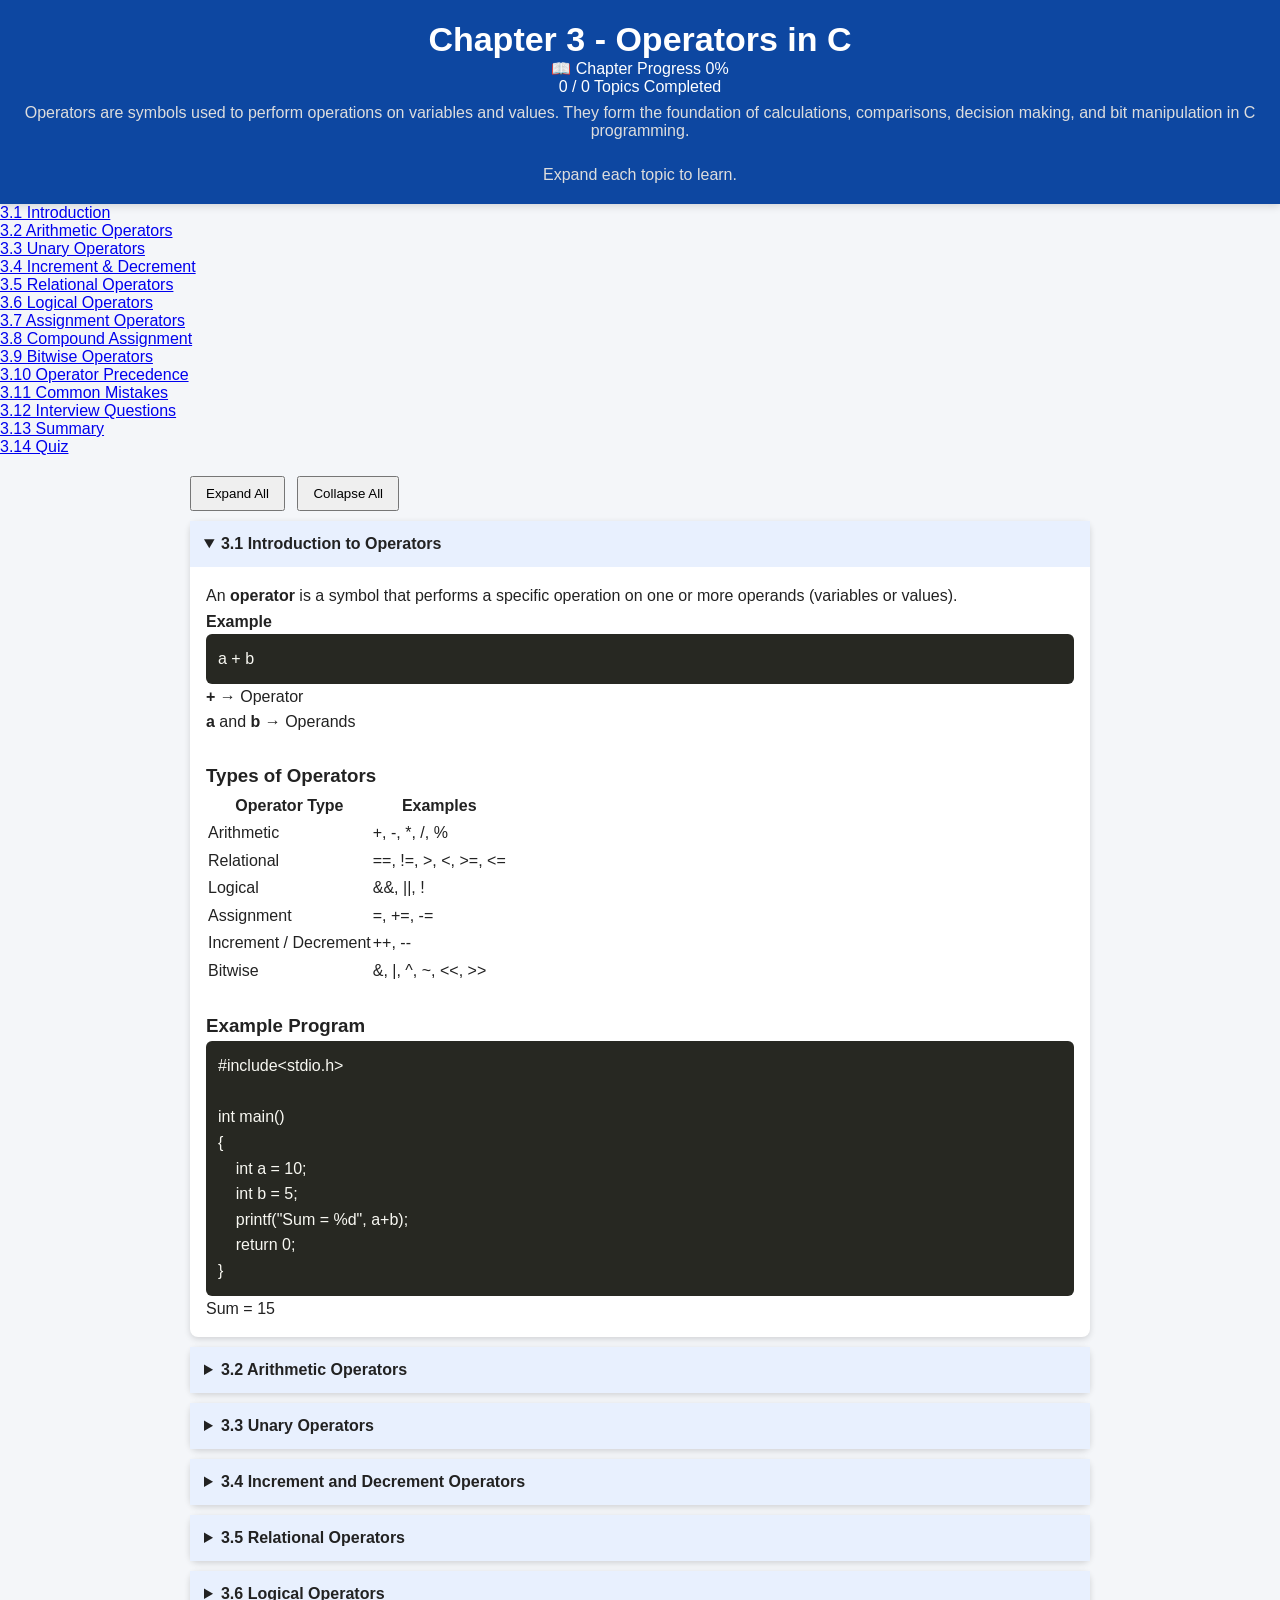
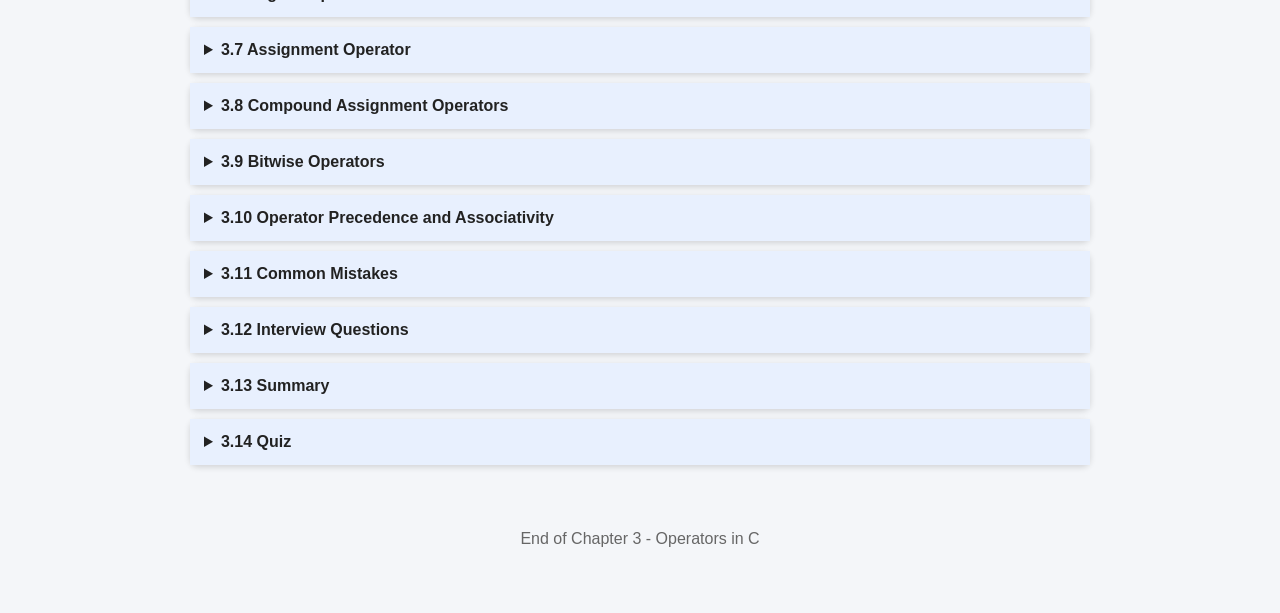
==== chapter3.html @ 9056eb14 "Add files via upload" ====
<!DOCTYPE html>
<html lang="en">
<head>
<meta charset="UTF-8">
<meta name="viewport" content="width=device-width, initial-scale=1.0">

<title>Chapter 3 - Operators in C</title>

<link rel="stylesheet" href="styles.css">
<link rel="stylesheet" href="contentStyles.css">

</head>

<body>

<header>

<h1>Chapter 3 - Operators in C</h1>
    <!-- Chapter Progress -->
<div class="progress-card">

    <div class="progress-header">
        <span class="progress-title">📖 Chapter Progress</span>
        <span id="progressText">0%</span>
    </div>

    <div class="progress-bar">
        <div class="progress-fill" id="progressFill"></div>
    </div>

    <div class="progress-info">
        <span id="completedTopics">0</span> /
        <span id="totalTopics">0</span> Topics Completed
    </div>

</div>
<p class="chapter-desc">
Operators are symbols used to perform operations on variables and values.
They form the foundation of calculations, comparisons, decision making,
and bit manipulation in C programming.
</p><br>
<p>Expand each topic to learn.</p></header>

</header>

<nav class="chapter-nav">

<ul>

<li><a href="#intro">3.1 Introduction</a></li>

<li><a href="#arithmetic">3.2 Arithmetic Operators</a></li>

<li><a href="#unary">3.3 Unary Operators</a></li>

<li><a href="#increment">3.4 Increment & Decrement</a></li>

<li><a href="#relational">3.5 Relational Operators</a></li>

<li><a href="#logical">3.6 Logical Operators</a></li>

<li><a href="#assignment">3.7 Assignment Operators</a></li>

<li><a href="#compound">3.8 Compound Assignment</a></li>

<li><a href="#bitwise">3.9 Bitwise Operators</a></li>

<li><a href="#precedence">3.10 Operator Precedence</a></li>

<li><a href="#mistakes">3.11 Common Mistakes</a></li>

<li><a href="#interview">3.12 Interview Questions</a></li>

<li><a href="#summary">3.13 Summary</a></li>

<li><a href="#quiz">3.14 Quiz</a></li>

</ul>

</nav>

<main>
<div class="controls">
<button onclick="setAll(true)">Expand All</button>
<button onclick="setAll(false)">Collapse All</button>
</div>
<!-- ===================================================== -->

<section id="intro" class="content-section">

<details open><summary>3.1 Introduction to Operators</summary><div class="content">
<p>An <strong>operator</strong> is a symbol that performs a specific operation
on one or more operands (variables or values).</p>

<div class="note"><strong>Example</strong>
<pre><code>a + b
</code></pre>

<p>
<b>+</b> → Operator<br>
<b>a</b> and <b>b</b> → Operands</p><br>

</div><h3>Types of Operators</h3>

<table>
<tr><th>Operator Type</th><th>Examples</th></tr>
<tr><td>Arithmetic</td><td>+, -, *, /, %</td></tr>
<tr><td>Relational</td><td>==, !=, >, <, >=, <=</td></tr>
<tr><td>Logical</td><td>&&, ||, !</td></tr>
<tr><td>Assignment</td><td>=, +=, -=</td></tr>
<tr><td>Increment / Decrement</td><td>++, --</td></tr>
<tr><td>Bitwise</td><td>&, |, ^, ~, <<, >></td></tr>
</table><br>

<h3>Example Program</h3>

<pre><code class="language-c">#include&lt;stdio.h&gt;

int main()
{
    int a = 10;
    int b = 5;
    printf("Sum = %d", a+b);
    return 0;
}
</code></pre>

<div class="output">Sum = 15</div>
</details></section>

<!-- ===================================================== -->

<section id="arithmetic" class="content-section">
<details><summary>3.2 Arithmetic Operators</summary><div class="content">

<p>Arithmetic operators are used to perform mathematical calculations.</p>

<table>
<tr><th>Operator</th><th>Description</th><th>Example</th></tr>
<tr><td>+</td><td>Addition</td><td>a+b</td></tr>
<tr><td>-</td><td>Subtraction</td><td>a-b</td></tr>
<tr><td>*</td><td>Multiplication</td><td>a*b</td></tr>
<tr><td>/</td><td>Division</td><td>a/b</td></tr>
<tr><td>%</td><td>Modulus</td><td>a%b</td></tr>
</table>

<h3>Addition</h3>

<pre><code class="language-c">int a=10;
int b=5;
printf("%d",a+b);
</code></pre>

<div class="output">
15</div><br>

<h3>Subtraction</h3>

<pre><code class="language-c">printf("%d",a-b);
</code></pre>

<div class="output">
5</div><br>

<h3>Multiplication</h3>

<pre><code class="language-c">printf("%d",a*b);
</code></pre>

<div class="output">
50</div>

<h3>Division</h3>

<pre><code class="language-c">printf("%d",a/b);
</code></pre>

<div class="output">2</div>

<div class="important">
<h4>Important</h4>
<p>When both operands are integers, the fractional part is discarded.</p>
</div>

<pre><code class="language-c">printf("%d",7/2);
</code></pre>

<div class="output">3</div>

<h3>Floating Point Division</h3>

<pre><code class="language-c">float a=7;
float b=2;
printf("%.2f",a/b);
</code></pre>

<div class="output">3.50</div>


<h3>Modulus Operator (%)</h3>

<p>Returns the remainder after division.</p>

<pre><code class="language-c">printf("%d",10%3);</code></pre>

<div class="output">1</div>

<table>
<tr><th>Expression</th><th>Result</th></tr>
<tr><td>10 % 2</td><td>0</td></tr>
<tr><td>9 % 2</td><td>1</td></tr>
<tr><td>15 % 4</td><td>3</td></tr>
</table>

<div class="tip">

<strong>Real Life Applications</strong>
<ul>
<li>Check Even / Odd</li>
<li>Reverse Numbers</li>
<li>Palindrome Programs</li>
<li>Number Pattern Problems</li>
</ul></div>

</details></section>

<!-- ===================================================== -->

<section id="unary" class="content-section">

<details><summary>3.3 Unary Operators</summary><div class="content">

<p>Unary operators work on only one operand.</p>

<table>
<tr><th>Operator</th><th>Description</th></tr>
<tr><td>+</td><td>Unary Plus</td></tr>
<tr><td>-</td><td>Unary Minus</td></tr>
<tr><td>++</td><td>Increment</td></tr>
<tr><td>--</td><td>Decrement</td></tr>
<tr><td>!</td><td>Logical NOT</td></tr>
<tr><td>~</td><td>Bitwise Complement</td></tr>
<tr><td>sizeof</td><td>Returns memory occupied</td></tr>
</table>

<h3>Unary Minus Example</h3>

<pre><code class="language-c">int a=5;
printf("%d",-a);
</code></pre>

<div class="output">-5</div>

<h3>sizeof Operator</h3>

<pre><code class="language-c">int a;
printf("%d",sizeof(a));
</code></pre>

<div class="output">4</div>

<div class="note">The sizeof operator returns the memory occupied by a variable or data type.
</div>

</details></section>

<section id="increment" class="content-section">

<details><summary>3.4 Increment and Decrement Operators</summary><div class="content">

<p>Increment (<strong>++</strong>) and decrement (<strong>--</strong>) operators
increase or decrease a variable by one.</p>

<h3>Increment Operator (++ )</h3>

<table><tr><th>Type</th><th>Description</th></tr>
<tr><td>Pre Increment (++a)</td><td>Increment first, then use the value.</td></tr>
<tr><td>Post Increment (a++)</td><td>Use the value first, then increment.</td></tr>
</table>

<h3>Pre Increment Example</h3>

<pre><code class="language-c">int a = 5;
printf("%d", ++a);</code></pre>

<div class="output">6</div>

<div class="note">The value of <strong>a</strong> becomes 6 before it is printed.</div>

<h3>Post Increment Example</h3>

<pre><code class="language-c">int a = 5;
printf("%d", a++);
</code></pre>

<div class="output">5</div>

<div class="note">
The value is printed first. After execution, <strong>a = 6</strong>.
</div>

<h3>Decrement Operator (--)</h3>

<table>
<tr><th>Type</th><th>Description</th></tr>
<tr><td>Pre Decrement (--a)</td><td>Decrease first, then use.</td></tr>
<tr><td>Post Decrement (a--)</td><td>Use first, then decrease.</td></tr>
</table>

<div class="important">

<h4>Remember</h4>
<p>
Pre operators modify the variable before use.
Post operators use the current value first.
</p>
</div>
</details></section>

<!-- ===================================================== -->

<section id="relational" class="content-section">

<details><summary>3.5 Relational Operators</summary><div class="content">

<p>Relational operators compare two values and always return either
<strong>1 (True)</strong> or <strong>0 (False)</strong>.</p>

<table>
<tr><th>Operator</th><th>Description</th></tr>
<tr><td>></td><td>Greater Than</td></tr>
<tr><td><</td><td>Less Than</td></tr>
<tr><td>>=</td><td>Greater Than or Equal</td></tr>
<tr><td><=</td><td>Less Than or Equal</td></tr>
<tr><td>==</td><td>Equal To</td></tr>
<tr><td>!=</td><td>Not Equal To</td></tr>
</table>

<h3>Example</h3>

<pre><code>int a = 5;
int b = 10;
printf("%d", a < b);
</code></pre>

<div class="output">1</div>

<h3>Another Example</h3>

<pre><code>printf("%d", 5 == 5);</code></pre>

<div class="output">1</div>

<pre><code>printf("%d", 5 != 5);</code></pre>
<div class="output">0</div>

<div class="tip">

Relational operators are mainly used in

<ul>
<li>if statements</li>
<li>switch statements</li>
<li>loops</li>
<li>conditional expressions</li>
</ul>
</div>

</details></section>

<section id="logical" class="content-section">

<details><summary>3.6 Logical Operators</summary><div class="content">

<p>Logical operators combine two or more conditions.</p>

<table>
<tr><th>Operator</th><th>Description</th></tr>
<tr><td>&&</td><td>Logical AND</td></tr>
<tr><td>||</td><td>Logical OR</td></tr>
<tr><td>!</td><td>Logical NOT</td></tr>
</table>

<h3>Logical AND (&&)</h3>

<pre><code>(5 > 2) && (10 > 4)</code></pre>

<div class="output">1</div>

<pre><code>(5 > 8) && (10 > 4)</code></pre>

<div class="output">0</div>

<h4>Truth Table</h4>

<table>
<tr><th>A</th><th>B</th><th>A && B</th></tr>
<tr><td>0</td><td>0</td><td>0</td></tr>
<tr><td>0</td><td>1</td><td>0</td></tr>
<tr><td>1</td><td>0</td><td>0</td></tr>
<tr><td>1</td><td>1</td><td>1</td></tr>
</table>

<h3>Logical OR (||)</h3>

<div class="tip">Only one condition needs to be true.</div>

<table>
<tr><th>A</th><th>B</th><th>A || B</th></tr>
<tr><td>0</td><td>0</td><td>0</td></tr>
<tr><td>0</td><td>1</td><td>1</td></tr>
<tr><td>1</td><td>0</td><td>1</td></tr>
<tr><td>1</td><td>1</td><td>1</td></tr>
</table>

<h3>Logical NOT (!)</h3>

<pre><code>!(5 > 3)</code></pre>

<div class="output">0</div>

</div></details></section>

<section id="assignment" class="content-section">

<details><summary>3.7 Assignment Operator</summary><div class="content">

<p>The assignment operator (<strong>=</strong>) assigns a value to a variable.</p>

<pre><code>int a;
a = 25;
</code></pre>

<div class="note">
The value on the right side is stored in the variable on the left side.
</div>

</div></details></section>


<section id="compound" class="content-section">

<details><summary>3.8 Compound Assignment Operators</summary><div class="content">

<p>Compound assignment operators perform an operation and assignment in a single statement.</p>

<table>
<tr><th>Operator</th><th>Equivalent To</th></tr>
<tr><td>+=</td><td>a = a + b</td></tr>
<tr><td>-=</td><td>a = a - b</td></tr>
<tr><td>*=</td><td>a = a * b</td></tr>
<tr><td>/=</td><td>a = a / b</td></tr>
<tr><td>%=</td><td>a = a % b</td></tr>
</table>

<h3>Example</h3>

<pre><code>int a = 10;
a += 5;
printf("%d", a);
</code></pre>

<div class="output">15</div>

<div class="important">

<h4>Equivalent Statement</h4>

<pre><code>a = a + 5;
</code></pre>

</div></details></section>

<section id="bitwise" class="content-section">

<details><summary>3.9 Bitwise Operators</summary><div class="content">

<p>
Bitwise operators perform operations on the binary representation of integers.
They are widely used in embedded systems, networking, and device programming.
</p>

<table>
<tr><th>Operator</th><th>Description</th></tr>
<tr><td>&amp;</td><td>Bitwise AND</td></tr>
<tr><td>|</td><td>Bitwise OR</td></tr>
<tr><td>^</td><td>Bitwise XOR</td></tr>
<tr><td>~</td><td>Bitwise Complement</td></tr>
<tr><td>&lt;&lt;</td><td>Left Shift</td></tr>
<tr><td>&gt;&gt;</td><td>Right Shift</td></tr>
</table>

<h3>Bitwise AND (&amp;)</h3>

<pre><code>5 = 0101
3 = 0011
-------------
    0001</code></pre>

<div class="output">1</div>

<h3>Bitwise OR (|)</h3>

<pre><code>5 = 0101
3 = 0011
-------------
    0111</code></pre>

<div class="output">7</div>

<h3>Bitwise XOR (^)</h3>

<pre><code>
5 = 0101
3 = 0011
-------------
    0110
</code></pre>

<div class="output">6</div>

<h3>Left Shift (&lt;&lt;)</h3>

<pre><code>5 << 1
0101
1010</code></pre>

<div class="output">10</div>

<hr>

<h3>Right Shift (&gt;&gt;)</h3>

<pre><code>8 >> 1
1000
0100</code></pre>

<div class="output">4</div>

<div class="tip">

<strong>Applications</strong>

<ul>
<li>Embedded Systems</li>
<li>Device Drivers</li>
<li>Networking</li>
<li>Encryption</li>
<li>Flags and Permissions</li>
</ul>

</div>

</div></details></section>

<!-- ===================================================== -->

<section id="precedence" class="content-section">

<details><summary>3.10 Operator Precedence and Associativity</summary><div class="content">

<p>Operator precedence determines which operation is performed first./p>

<h3>Example</h3>

<pre><code>2 + 3 * 4</code></pre>

<div class="output">14</div>

<div class="note">
Multiplication has higher precedence than addition.
</div>

<h3>Precedence (High → Low)</h3>

<table>
<tr><th>Level</th><th>Operators</th></tr>
<tr><td>1</td><td>()</td></tr>
<tr><td>2</td><td>Unary + - ++ -- ! sizeof</td></tr>
<tr><td>3</td><td>* / %</td></tr>
<tr><td>4</td><td>+ -</td></tr>
<tr><td>5</td><td>&lt;&lt; &gt;&gt;</td></tr>
<tr><td>6</td><td>&lt; &lt;= &gt; &gt;=</td></tr>
<tr><td>7</td><td>== !=</td></tr>
<tr><td>8</td><td>&amp;</td></tr>
<tr><td>9</td><td>^</td></tr>
<tr><td>10</td><td>|</td></tr>
<tr><td>11</td><td>&amp;&amp;</td></tr>
<tr><td>12</td><td>||</td></tr>
<tr><td>13</td><td>= += -= *= /= %=</td></tr>
</table>

<div class="important">
Assignment operators are evaluated from <strong>Right to Left</strong>.
</div>

<pre><code>a = b = c = 5;</code></pre>

</div></details></section>

<!-- ===================================================== -->

<section id="mistakes" class="content-section">

<details><summary>3.11 Common Mistakes</summary><div class="content">

<h3>1. Using = instead of ==</h3>

<pre><code>if(a = 5)</code></pre>

<div class="warning">
Incorrect
</div>

<pre><code>if(a == 5)</code></pre>

<div class="tip">
Correct

</div>

<h3>2. Integer Division</h3>

<pre><code>5 / 2</code></pre>

<div class="output">2</div>

<h3>3. Confusing Post Increment</h3>

<pre><code>a++</code></pre>

<div class="note">
Current value is used first, then incremented.
</div>

<h3>4. Using % with float values</h3>

<pre><code>5.5 % 2</code></pre>

<div class="warning">
Invalid in C
</div>

</div></details></section>

<!-- ===================================================== -->

<section id="interview" class="content-section">

<details><summary>3.12 Interview Questions</summary><div class="content">

<ol>
<li>What is an operator?</li>
<li>Difference between ++a and a++?</li>
<li>Difference between = and ==?</li>
<li>Difference between &amp; and &amp;&amp;?</li>
<li>What is operator precedence?</li>
<li>Explain bitwise operators.</li>
<li>Difference between Logical OR and Bitwise OR?</li>
<li>What is the output of 10 % 3?</li>
<li>What is the output of 7 / 2?</li>
<li>Can modulus operator be used with float values?</li>
</ol>

</div></details></section>

<!-- ===================================================== -->

<section id="summary" class="content-section">
<details><summary>3.13 Summary</summary><div class="content"></div>
<h2>3.13 Summary</h2>

<div class="summary">

<ul>
<li>Operators perform operations on operands.</li>
<li>Arithmetic operators perform mathematical calculations.</li>
<li>Relational operators compare values.</li>
<li>Logical operators combine conditions.</li>
<li>Assignment operators assign values.</li>
<li>Compound assignment operators simplify expressions.</li>
<li>Increment and decrement operators modify variables by one.</li>
<li>Bitwise operators work on binary data.</li>
<li>Operator precedence determines evaluation order.</li>
</ul>

</div>

</div></details></section>

<!-- ===================================================== -->

<section id="quiz" class="content-section">

<details><summary>3.14 Quiz</summary><div class="content">

<h3>Question 1</h3>

<p>What is the output?</p>

<pre><code>printf("%d",10%4);</code></pre>

<ul>
<li>A. 1</li>
<li>B. 2</li>
<li>C. 3</li>
<li>D. 4</li>
</ul>

<div class="output">Answer : B</div>

<h3>Question 2</h3>

<p>Which operator checks equality?</p>

<ul>
<li>A. =</li>
<li>B. ==</li>
<li>C. !=</li>
<li>D. >=</li>
</ul>

<div class="output">Answer : B</div>

<h3>Question 3</h3>

<p>What is the output?</p>

<pre><code>int a = 5;
printf("%d", ++a);
</code></pre>

<ul>
<li>A. 5</li>
<li>B. 6</li>
<li>C. 4</li>
<li>D. 7</li>
</ul>

<div class="output">
Answer : B
</div>

<h3>Question 4</h3>

<p>Which operator performs Logical AND?</p>

<ul>
<li>A. &amp;</li>
<li>B. &amp;&amp;</li>
<li>C. ||</li>
<li>D. !</li>
</ul>

<div class="output">Answer : B</div>

<h3>Question 5</h3>

<p>Which operator performs Bitwise OR?</p>

<ul>
<li>A. |</li>
<li>B. ||</li>
<li>C. &amp;</li>
<li>D. ^</li>
</ul>

<div class="output">Answer : A</div>

</div></details></section>

</main>

<footer>

<p>
End of Chapter 3 - Operators in C
</p>

</footer>

</body>

</html>
---- styles.css ----
*{
    margin:0;
    padding:0;
    box-sizing:border-box;
    font-family:Segoe UI, Arial, sans-serif;
}

body{
    background:#f5f7fb;
}

header{
    background:#0d47a1;
    color:white;
    padding:20px;
    text-align:center;
    box-shadow:0 2px 8px rgba(0,0,0,.2);
}

header h1{
    font-size:34px;
}

header p{
    margin-top:8px;
    color:#ddd;
}

.container{
    width:90%;
    margin:30px auto;
}

.grid{
    display:grid;
    grid-template-columns:repeat(auto-fit,minmax(300px,1fr));
    gap:20px;
}

.card{

    background:white;
    border-radius:12px;
    padding:20px;
    box-shadow:0 5px 15px rgba(0,0,0,.12);
    transition:.3s;
}

.card:hover{
    transform:translateY(-6px);
    box-shadow:0 10px 20px rgba(0,0,0,.2);
}

.chapter{
    font-size:24px;
    color:#0d47a1;
    font-weight:bold;
}

.title{
    margin-top:10px;
    font-size:20px;
}

.desc{
    margin-top:10px;
    color:#666;
    line-height:1.5;
    min-height:60px;
}

.button{
    display:inline-block;
    margin-top:20px;
    padding:10px 18px;
    background:#0d47a1;
    color:white;
    text-decoration:none;
    border-radius:6px;
}

.button:hover{
    background:#1565c0;
}

footer{
    text-align:center;
    padding:25px;
    color:#777;
    margin-top:40px;
}
:root{
    --bg:#f5f7fb;
    --card:#ffffff;
    --header:#0d47a1;
    --text:#222;
    --subtext:#666;
    --button:#0d47a1;
    --button-hover:#1565c0;
    --shadow:rgba(0,0,0,.15);
}

body.dark{
    --bg:#121212;
    --card:#1e1e1e;
    --header:#1b1b1b;
    --text:#ffffff;
    --subtext:#bdbdbd;
    --button:#4f8cff;
    --button-hover:#6ba3ff;
    --shadow:rgba(255,255,255,.08);
}

*{
    margin:0;
    padding:0;
    box-sizing:border-box;
    font-family:Segoe UI, Arial, sans-serif;
}

body{
    background:var(--bg);
    color:var(--text);
    transition:.4s;
}

header{
    background:var(--header);
    color:white;
    padding:20px;
    box-shadow:0 2px 8px var(--shadow);
}

.container{
    width:90%;
    margin:30px auto;
}

.grid{
    display:grid;
    grid-template-columns:repeat(auto-fit,minmax(300px,1fr));
    gap:20px;
}

.card{
    background:var(--card);
    border-radius:12px;
    padding:20px;
    box-shadow:0 5px 15px var(--shadow);
    transition:.3s;
}

.card:hover{
    transform:translateY(-6px);
}

.chapter{
    color:var(--button);
    font-size:24px;
    font-weight:bold;
}

.title{
    margin-top:10px;
    font-size:20px;
}

.desc{
    margin-top:10px;
    color:var(--subtext);
}

.button{
    display:inline-block;
    margin-top:20px;
    background:var(--button);
    color:white;
    text-decoration:none;
    padding:10px 18px;
    border-radius:6px;
}

.button:hover{
    background:var(--button-hover);
}

footer{
    color:var(--subtext);
    text-align:center;
    margin:40px;
}

/* Theme Switch */

.theme-container{
    position:absolute;
    right:30px;
    top:25px;
    display:flex;
    align-items:center;
    gap:10px;
    color:white;
}

.switch{
    position:relative;
    width:60px;
    height:30px;
}

.switch input{
    display:none;
}

.slider{
    position:absolute;
    inset:0;
    background:#ccc;
    border-radius:30px;
    cursor:pointer;
    transition:.3s;
}

.slider:before{
    content:"";
    position:absolute;
    width:24px;
    height:24px;
    left:3px;
    top:3px;
    background:white;
    border-radius:50%;
    transition:.3s;
}

input:checked + .slider{
    background:#4f8cff;
}

input:checked + .slider:before{
    transform:translateX(30px);
}
---- contentStyles.css ----
body{font-family:Arial,sans-serif;background:#f4f6f9;margin:0}
header{background:#0d47a1;color:#fff;padding:20px;text-align:center}
main{max-width:900px;margin:20px auto}
.controls{margin:10px 0}
button{padding:8px 14px;margin-right:8px}
details{background:#fff;margin:10px 0;border-radius:8px;box-shadow:0 2px 6px rgba(0,0,0,.15)}
summary{padding:14px;font-weight:bold;cursor:pointer;background:#e8f0fe}
.content{padding:16px;line-height:1.6}
.content ul{
    margin-top:12px;
    margin-left:28px;   /* Tab space */
    padding-left:18px;
    line-height:1.8;
}

.content li{
    padding-left:8px;   /* Space between bullet and text */
    margin-bottom:8px;
}
pre{background:#272822;color:#f8f8f2;padding:10px;border-radius:6px;overflow:auto}
.flow{
    display:flex;
    flex-direction:column;
    align-items:center;
    margin:25px 0;
}

.box{
    width:240px;
    background:#0d47a1;
    color:white;
    padding:12px;
    margin:4px 0;
    border-radius:8px;
    text-align:center;
    font-weight:bold;
    box-shadow:0 3px 8px rgba(0,0,0,.2);
}

.arrow{
    font-size:28px;
    color:#0d47a1;
    font-weight:bold;
    margin:2px 0;
    text-align:center;
}

/* .file-chip{
    display:flex;
    align-items:center;
    gap:8px;
}

.pointer{
    font-size:24px;
    animation:pointing 1s infinite;
    user-select:none;
}

.file-btn{
    background:#1565d8;
    color:#fff;
    border:none;
    border-radius:18px;
    padding:8px 18px;
    font-weight:600;
    cursor:pointer;
    transition:all .25s ease;
}

.file-btn:hover{
    background:#0d47a1;
    transform:scale(1.06);
    box-shadow:0 6px 16px rgba(0,0,0,.25);
}

@keyframes pointing{

0%,100%{
    transform:translateX(0px);
}

50%{
    transform:translateX(8px);
}

} */

.wrapper{max-width:900px;margin:auto}
.stage{margin:22px 0}
.head{display:flex;align-items:center;justify-content:flex-start;gap:18px;background:#fff;padding:16px 22px;border-radius:12px;box-shadow:0 3px 10px rgba(0,0,0,.12)}
.title{font-size:22px;font-weight:700;min-width:220px;align-items:center}
.filewrap{display:flex;align-items:center;gap:8px}
.finger{font-size:26px;animation:point 1s infinite}
.file{background:#1967d2;color:#fff;border:none;padding:9px 18px;border-radius:20px;font-weight:700;cursor:pointer;transition:.25s}
.file:hover{transform:scale(1.06);box-shadow:0 6px 16px rgba(0,0,0,.2)}
.desc{display:none;background:#fff;border-left:5px solid #1967d2;margin:8px 0 0 35px;padding:18px;border-radius:8px;box-shadow:0 3px 10px rgba(0,0,0,.1)}
.desc.active{display:block}
.desc ul{
    margin-top:12px;
    margin-left:28px;   /* Tab space */
    padding-left:18px;
    line-height:1.8;
}

.desc li{
    padding-left:8px;   /* Space between bullet and text */
    margin-bottom:8px;
}
.connector{display:flex;justify-content:center;color:#888;font-size:26px;line-height:1.1;margin:6px 0}
pre{background:#272822;color:#f8f8f2;padding:12px;border-radius:6px;overflow:auto}
@keyframes point{0%,100%{transform:translateX(0)}50%{transform:translateX(8px)}}
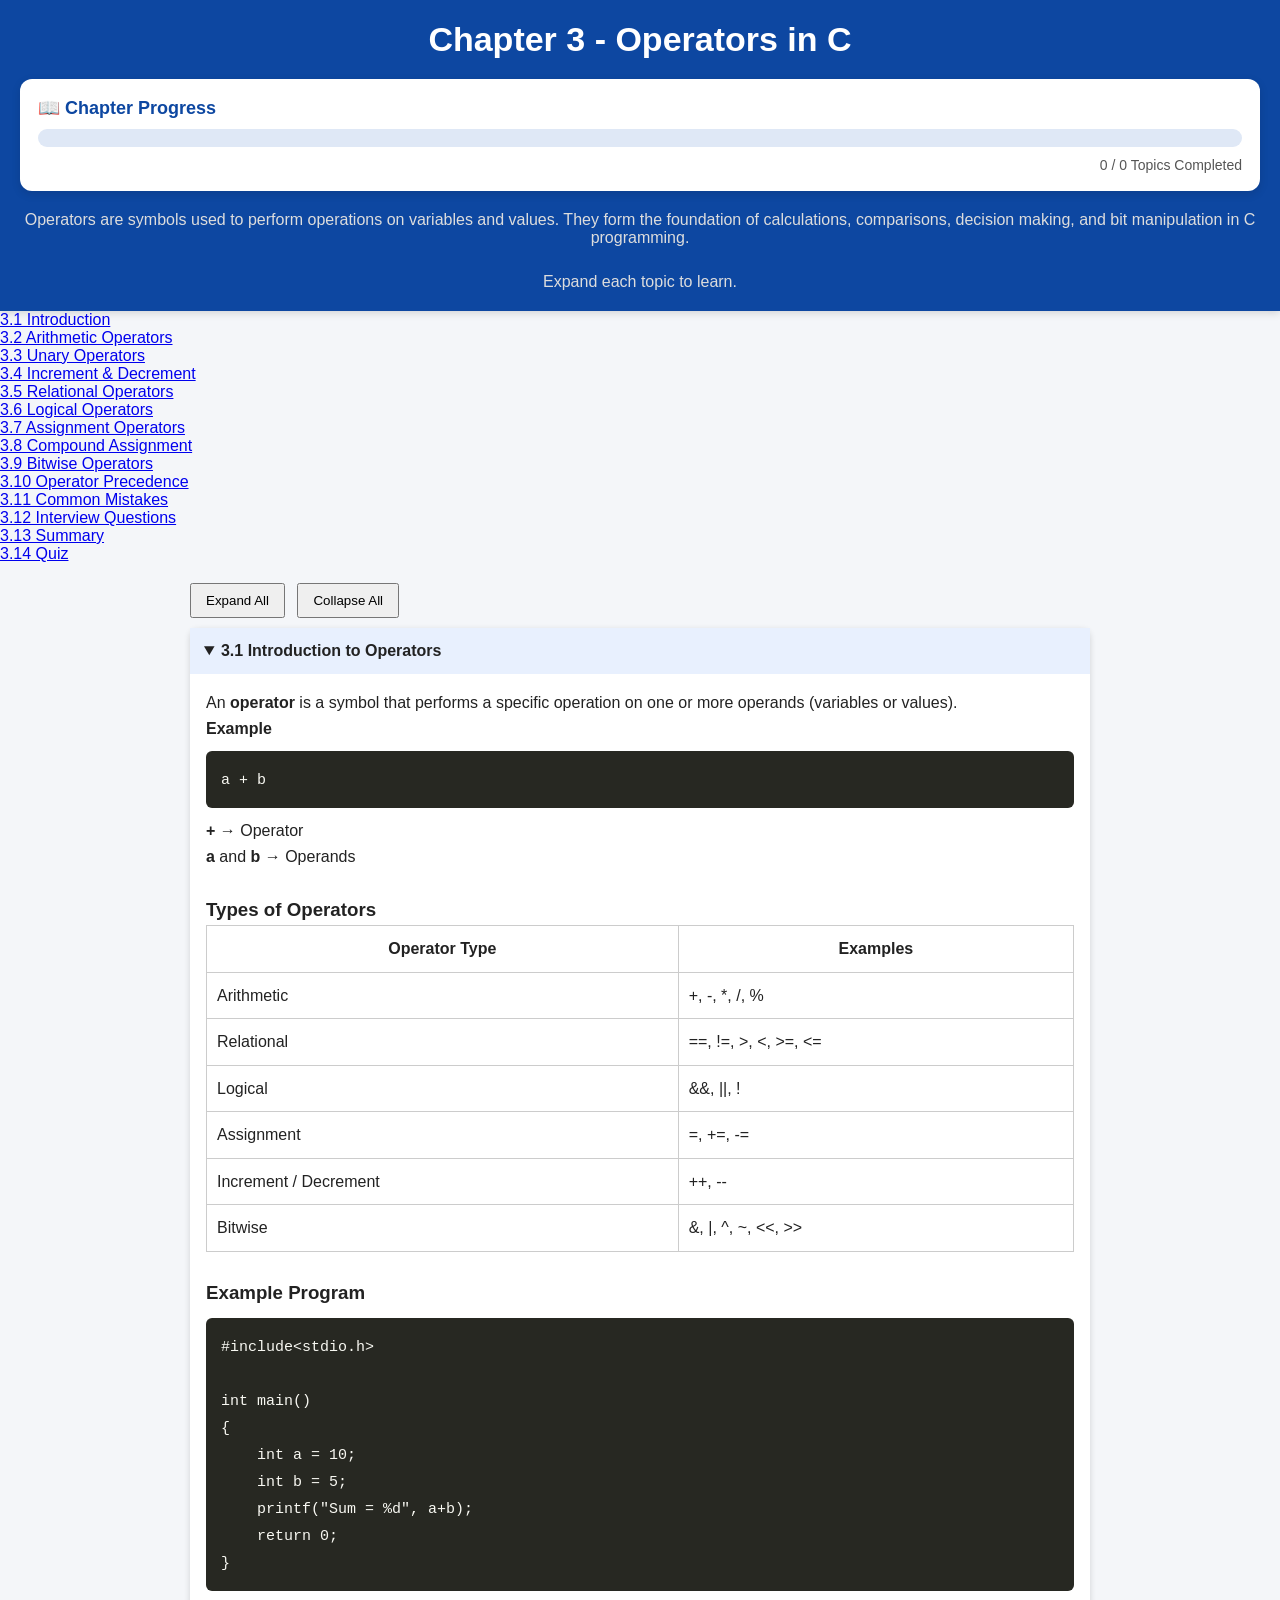
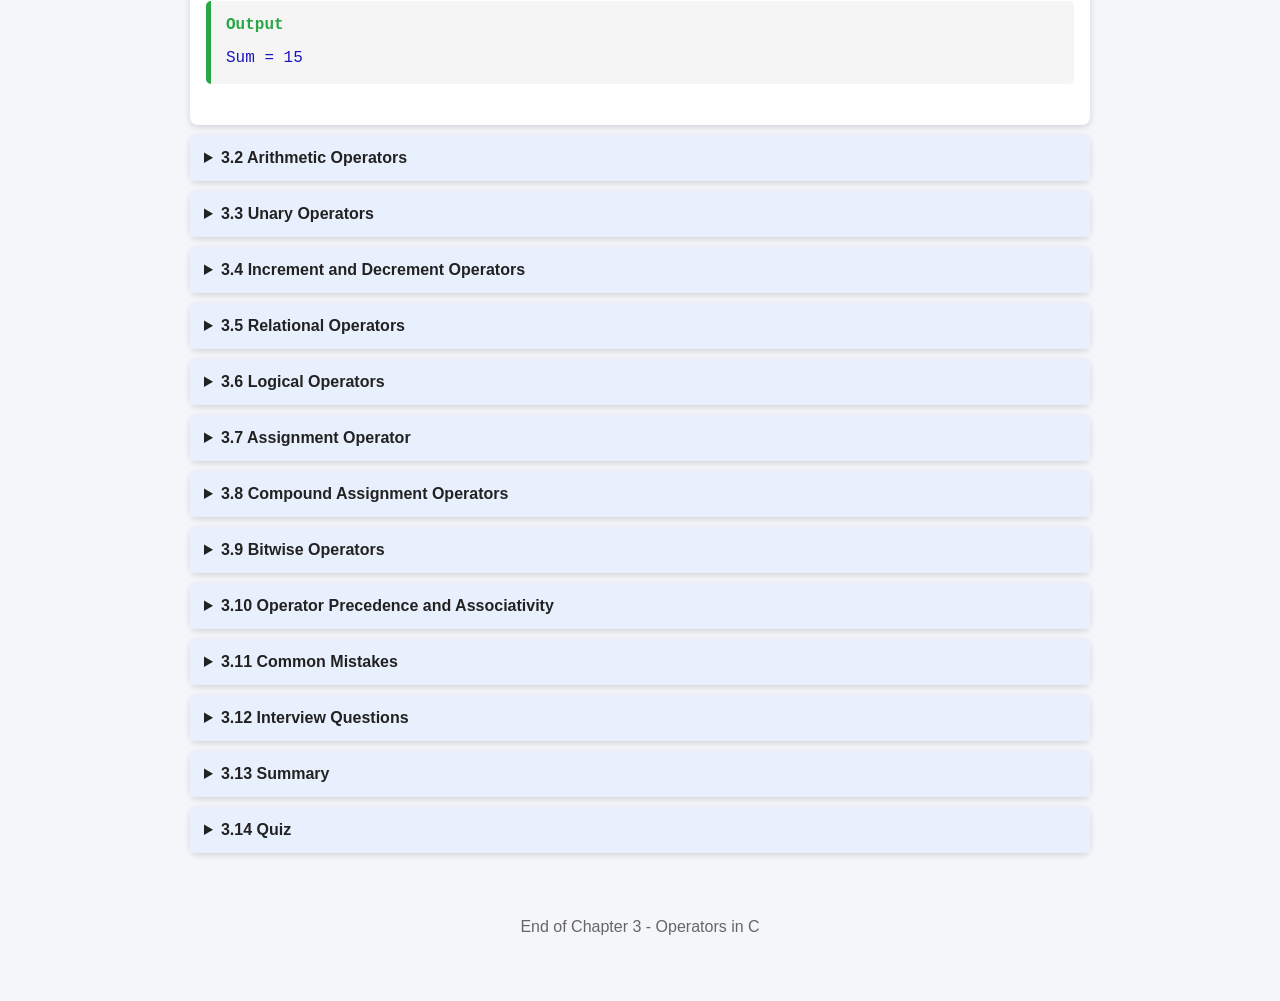
==== commit 5ce7b03c: "Add files via upload" ====
--- a/chapter3.html
+++ b/chapter3.html
@@ -649,7 +649,7 @@
 
 <details><summary>3.12 Interview Questions</summary><div class="content">
 
-<ol>
+<ul>
 <li>What is an operator?</li>
 <li>Difference between ++a and a++?</li>
 <li>Difference between = and ==?</li>
@@ -660,14 +660,14 @@
 <li>What is the output of 10 % 3?</li>
 <li>What is the output of 7 / 2?</li>
 <li>Can modulus operator be used with float values?</li>
-</ol>
+</ul>
 
 </div></details></section>
 
 <!-- ===================================================== -->
 
 <section id="summary" class="content-section">
-<details><summary>3.13 Summary</summary><div class="content"></div>
+<details><summary>3.13 Summary</summary><div class="content">
 <h2>3.13 Summary</h2>
 
 <div class="summary">
--- a/contentStyles.css
+++ b/contentStyles.css
@@ -110,4 +110,145 @@
 }
 .connector{display:flex;justify-content:center;color:#888;font-size:26px;line-height:1.1;margin:6px 0}
 pre{background:#272822;color:#f8f8f2;padding:12px;border-radius:6px;overflow:auto}
-@keyframes point{0%,100%{transform:translateX(0)}50%{transform:translateX(8px)}}+@keyframes point{0%,100%{transform:translateX(0)}50%{transform:translateX(8px)}}
+
+/* Progress Card */
+
+.progress-card{
+
+    background:white;
+    border-radius:12px;
+    padding:18px;
+
+    margin:20px 0;
+
+    box-shadow:0 3px 10px rgba(0,0,0,.12);
+
+}
+
+.progress-header{
+
+    display:flex;
+    justify-content:space-between;
+    align-items:center;
+
+    font-size:18px;
+    font-weight:bold;
+
+    margin-bottom:10px;
+
+}
+
+.progress-title{
+
+    color:#0d47a1;
+
+}
+
+.progress-bar{
+
+    width:100%;
+
+    height:18px;
+
+    background:#dfe8f6;
+
+    border-radius:20px;
+
+    overflow:hidden;
+
+}
+
+.progress-fill{
+
+    width:0%;
+
+    height:100%;
+
+    background:linear-gradient(90deg,#4CAF50,#00C853);
+
+    transition:.6s;
+
+}
+
+.progress-info{
+
+    margin-top:10px;
+
+    text-align:right;
+
+    color:#555;
+
+    font-size:14px;
+
+}
+
+table{
+border-collapse:collapse;
+width:100%;
+}
+
+th,td{
+border:1px solid #ccc;
+padding:10px;
+}
+.output {
+    background: #f5f5f5;
+    border-left: 5px solid #28a745;
+    padding: 12px 15px;
+    margin: 10px 0 25px;
+    border-radius: 5px;
+    font-family: Consolas, "Courier New", monospace;
+    font-size: 16px;
+    color: #1815c0;
+}
+
+.output::before {
+    content: "Output";
+    display: block;
+    font-weight: bold;
+    color: #28a745;
+    margin-bottom: 8px;
+}
+
+pre {
+    background: #272822;
+    color: #f8f8f2;
+    padding: 15px;
+    border-radius: 6px;
+    overflow-x: auto;
+    margin: 10px 0;
+}
+
+code {
+    font-family: Consolas, "Courier New", monospace;
+    font-size: 15px;
+    white-space: pre;
+}
+.important {
+    background: #fff3cd;
+    border-left: 6px solid #ffc107;
+    color: #856404;
+    padding: 15px;
+    margin: 15px 0;
+    border-radius: 6px;
+}
+
+.important h4 {
+    margin-top: 0;
+    color: #856404;
+}
+
+/* Tip Box */
+.tip {
+    background-color: #e8f5e9;
+    border-left: 6px solid #28a745;
+    padding: 15px;
+    margin: 15px 0;
+    border-radius: 6px;
+    color: #155724;
+}
+
+.tip strong {
+    color: #0b5e20;
+}
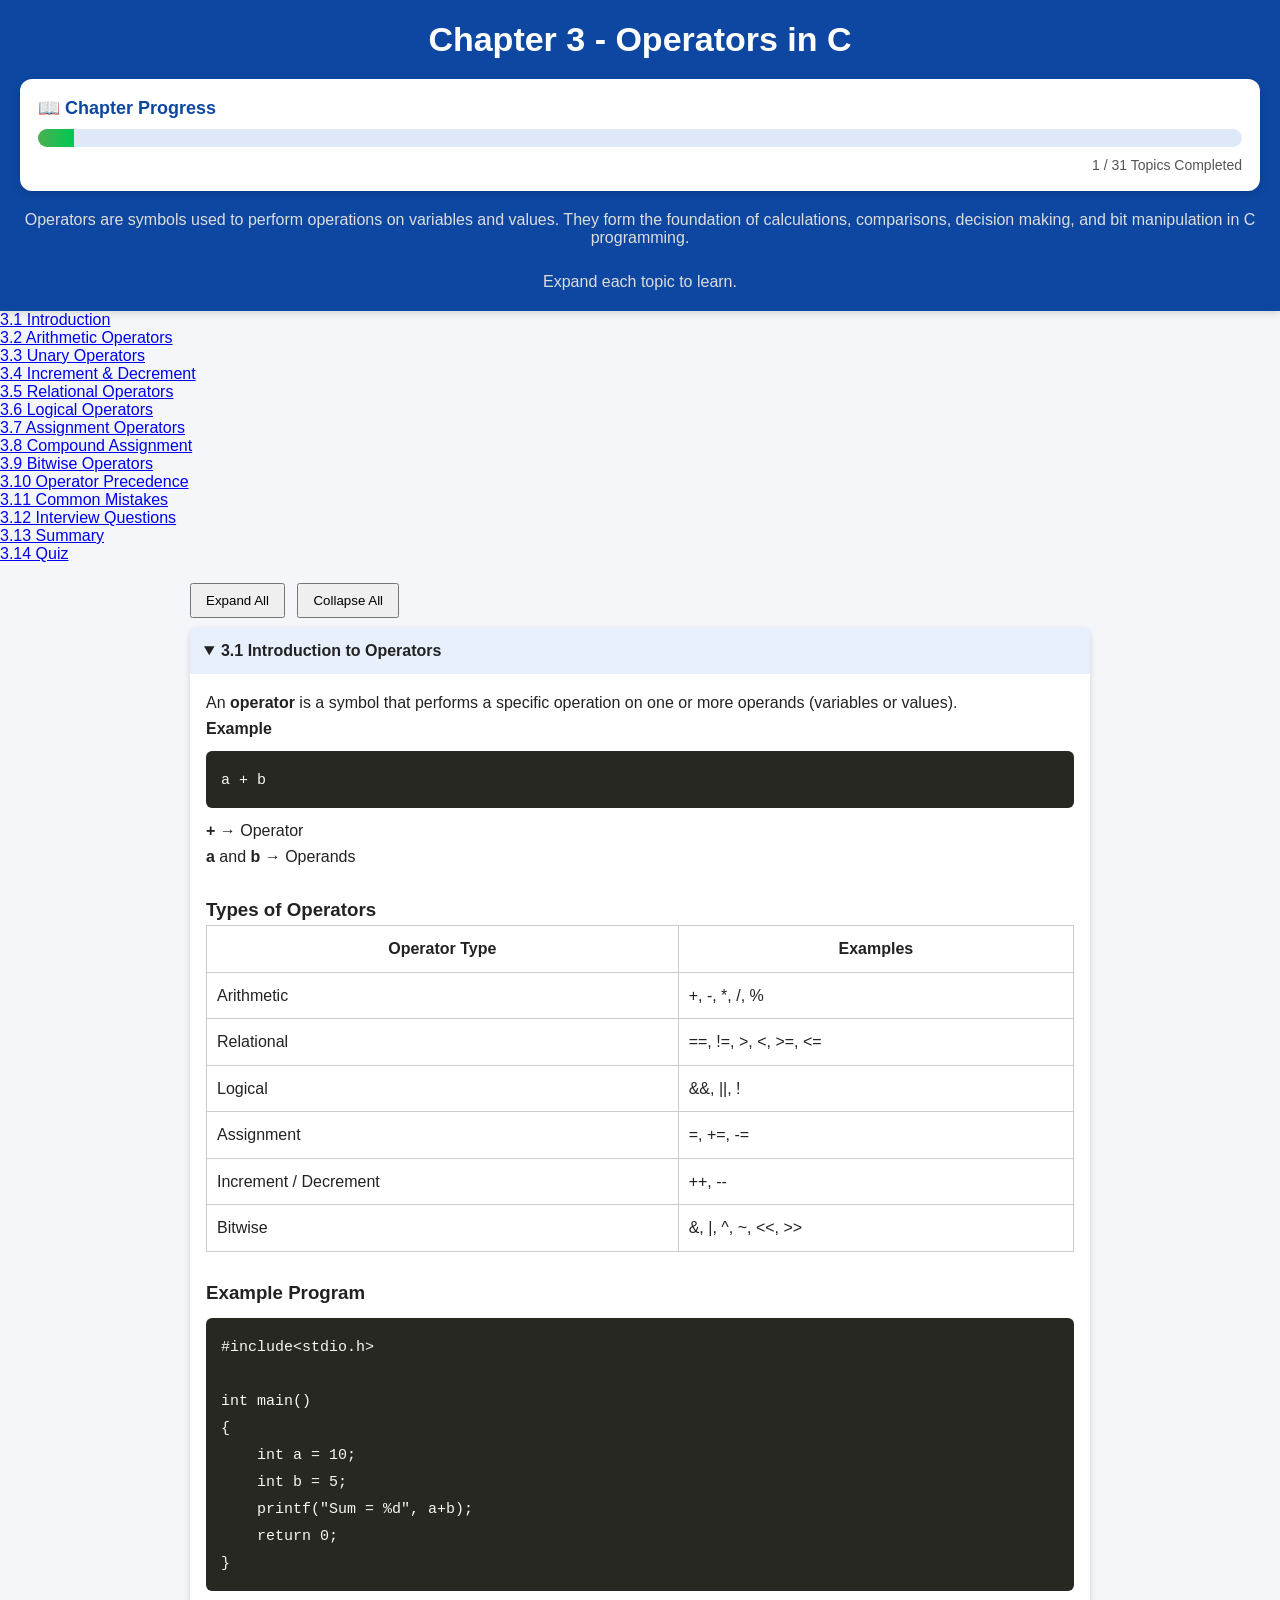
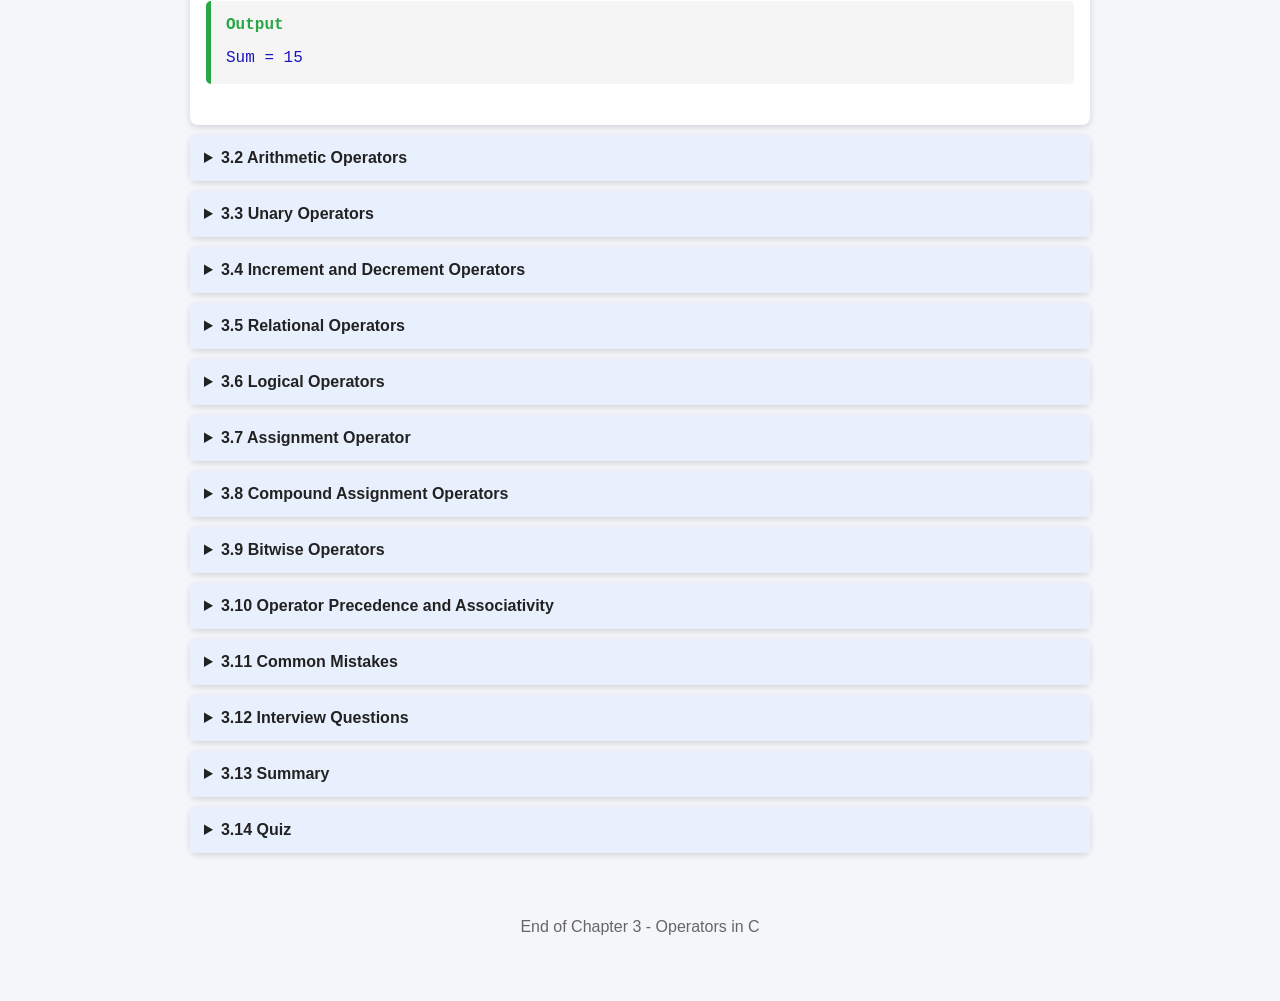
==== commit 81a94833: "Add files via upload" ====
--- a/chapter3.html
+++ b/chapter3.html
@@ -144,7 +144,7 @@
 <tr><td>%</td><td>Modulus</td><td>a%b</td></tr>
 </table>
 
-<h3>Addition</h3>
+<details><summary>Addition</summary><div class="content">
 
 <pre><code class="language-c">int a=10;
 int b=5;
@@ -152,25 +152,25 @@
 </code></pre>
 
 <div class="output">
-15</div><br>
-
-<h3>Subtraction</h3>
+15</div></details>
+
+<details><summary>Subtraction</summary><div class="content">
 
 <pre><code class="language-c">printf("%d",a-b);
 </code></pre>
 
 <div class="output">
-5</div><br>
-
-<h3>Multiplication</h3>
+5</div></details>
+
+<details><summary>Multiplication</summary><div class="content">
 
 <pre><code class="language-c">printf("%d",a*b);
 </code></pre>
 
 <div class="output">
-50</div>
-
-<h3>Division</h3>
+50</div></details>
+
+<details><summary>Division</summary><div class="content">
 
 <pre><code class="language-c">printf("%d",a/b);
 </code></pre>
@@ -185,19 +185,55 @@
 <pre><code class="language-c">printf("%d",7/2);
 </code></pre>
 
-<div class="output">3</div>
-
-<h3>Floating Point Division</h3>
+<div class="output">3</div></details>
+
+<details><summary>Floating Point Division</summary><div class="content">
 
 <pre><code class="language-c">float a=7;
 float b=2;
 printf("%.2f",a/b);
 </code></pre>
 
-<div class="output">3.50</div>
-
-
-<h3>Modulus Operator (%)</h3>
+<div class="output">3.50</div></details>
+
+<details><summary>Division by Zero</summary><div class="content">
+
+<p>Division by zero is not allowed in C.</p>
+
+<pre><code>int a = 10;
+int b = 0;
+printf("%d", a / b);</code></pre>
+
+<div class="warning">
+<strong>Warning:</strong>
+Division by zero results in <strong>undefined behavior</strong>.
+The program may terminate unexpectedly or produce an unpredictable result.
+</div>
+
+<div class="important">
+Always check whether the divisor is zero before performing division.
+</div>
+
+<h3>Safe Division Example</h3>
+<pre><code>#include &lt;stdio.h&gt;
+
+int main()
+{
+    int a = 10;
+    int b = 0;
+
+    if(b != 0)
+        printf("%d", a / b);
+    else
+        printf("Division by zero is not possible.");
+
+    return 0;
+}</code></pre>
+
+<div class="output">Division by zero is not possible.</div>
+</div></details>
+
+<details><summary>Modulus Operator (%)</summary><div class="content">
 
 <p>Returns the remainder after division.</p>
 
@@ -222,7 +258,7 @@
 <li>Number Pattern Problems</li>
 </ul></div>
 
-</details></section>
+</div></details></section>
 
 <!-- ===================================================== -->
 
@@ -271,7 +307,7 @@
 <p>Increment (<strong>++</strong>) and decrement (<strong>--</strong>) operators
 increase or decrease a variable by one.</p>
 
-<h3>Increment Operator (++ )</h3>
+<details><summary>Increment Operator (++ )</summary><div class="content">
 
 <table><tr><th>Type</th><th>Description</th></tr>
 <tr><td>Pre Increment (++a)</td><td>Increment first, then use the value.</td></tr>
@@ -298,14 +334,15 @@
 <div class="note">
 The value is printed first. After execution, <strong>a = 6</strong>.
 </div>
-
-<h3>Decrement Operator (--)</h3>
+</details>
+
+<details><summary>Decrement Operator (--)</summary><div class="content">
 
 <table>
 <tr><th>Type</th><th>Description</th></tr>
 <tr><td>Pre Decrement (--a)</td><td>Decrease first, then use.</td></tr>
 <tr><td>Post Decrement (a--)</td><td>Use first, then decrease.</td></tr>
-</table>
+</table></details>
 
 <div class="important">
 
@@ -314,8 +351,7 @@
 Pre operators modify the variable before use.
 Post operators use the current value first.
 </p>
-</div>
-</details></section>
+</div></section>
 
 <!-- ===================================================== -->
 
@@ -381,7 +417,7 @@
 <tr><td>!</td><td>Logical NOT</td></tr>
 </table>
 
-<h3>Logical AND (&&)</h3>
+<details><summary>Logical AND (&&)</summary><div class="content">
 
 <pre><code>(5 > 2) && (10 > 4)</code></pre>
 
@@ -399,9 +435,9 @@
 <tr><td>0</td><td>1</td><td>0</td></tr>
 <tr><td>1</td><td>0</td><td>0</td></tr>
 <tr><td>1</td><td>1</td><td>1</td></tr>
-</table>
-
-<h3>Logical OR (||)</h3>
+</table></div></details>
+
+<details><summary>Logical OR (||)</summary><div class="content">
 
 <div class="tip">Only one condition needs to be true.</div>
 
@@ -411,13 +447,13 @@
 <tr><td>0</td><td>1</td><td>1</td></tr>
 <tr><td>1</td><td>0</td><td>1</td></tr>
 <tr><td>1</td><td>1</td><td>1</td></tr>
-</table>
-
-<h3>Logical NOT (!)</h3>
+</table></div></details>
+
+<details><summary>Logical NOT (!)</summary><div class="content">
 
 <pre><code>!(5 > 3)</code></pre>
 
-<div class="output">0</div>
+<div class="output">0</div></div></details>
 
 </div></details></section>
 
@@ -490,7 +526,7 @@
 <tr><td>&gt;&gt;</td><td>Right Shift</td></tr>
 </table>
 
-<h3>Bitwise AND (&amp;)</h3>
+<details><summary>Bitwise AND (&amp;)</summary><div class="content">
 
 <pre><code>5 = 0101
 3 = 0011
@@ -498,15 +534,17 @@
     0001</code></pre>
 
 <div class="output">1</div>
-
-<h3>Bitwise OR (|)</h3>
-
+<div class="output">1</div></div></details>
+
+<details><summary>Bitwise OR (|)</summary><div class="content">
 <pre><code>5 = 0101
 3 = 0011
 -------------
     0111</code></pre>
 
-<div class="output">7</div>
+<div class="output">7</div></div></details>
+
+<details><summary>Bitwise XOR (^)</summary><div class="content">
 
 <h3>Bitwise XOR (^)</h3>
 
@@ -517,7 +555,9 @@
     0110
 </code></pre>
 
-<div class="output">6</div>
+<div class="output">6</div></div></details>
+
+<details><summary>Left Shift (&lt;&lt;)</summary><div class="content">
 
 <h3>Left Shift (&lt;&lt;)</h3>
 
@@ -525,7 +565,9 @@
 0101
 1010</code></pre>
 
-<div class="output">10</div>
+<div class="output">10</div></div></details>
+
+<details><summary>Right Shift (&gt;&gt;)</summary><div class="content">
 
 <hr>
 
@@ -535,7 +577,7 @@
 1000
 0100</code></pre>
 
-<div class="output">4</div>
+<div class="output">4</div></div></details>
 
 <div class="tip">
 
@@ -778,6 +820,48 @@
 </p>
 
 </footer>
+<script>
+function setAll(open){document.querySelectorAll('details').forEach(d=>d.open=open);}
+</script>
+
+<script>
+
+function updateProgress(){
+
+    const sections=document.querySelectorAll("details");
+
+    const total=sections.length;
+
+    let completed=0;
+
+    sections.forEach(section=>{
+
+        if(section.open)
+            completed++;
+
+    });
+
+    const percent=Math.round((completed/total)*100);
+
+    document.getElementById("progressFill").style.width=percent+"%";
+
+    document.getElementById("progressText").innerHTML=percent+"%";
+
+    document.getElementById("completedTopics").innerHTML=completed;
+
+    document.getElementById("totalTopics").innerHTML=total;
+
+}
+
+document.querySelectorAll("details").forEach(section=>{
+
+    section.addEventListener("toggle",updateProgress);
+
+});
+
+updateProgress();
+
+</script>
 
 </body>
 
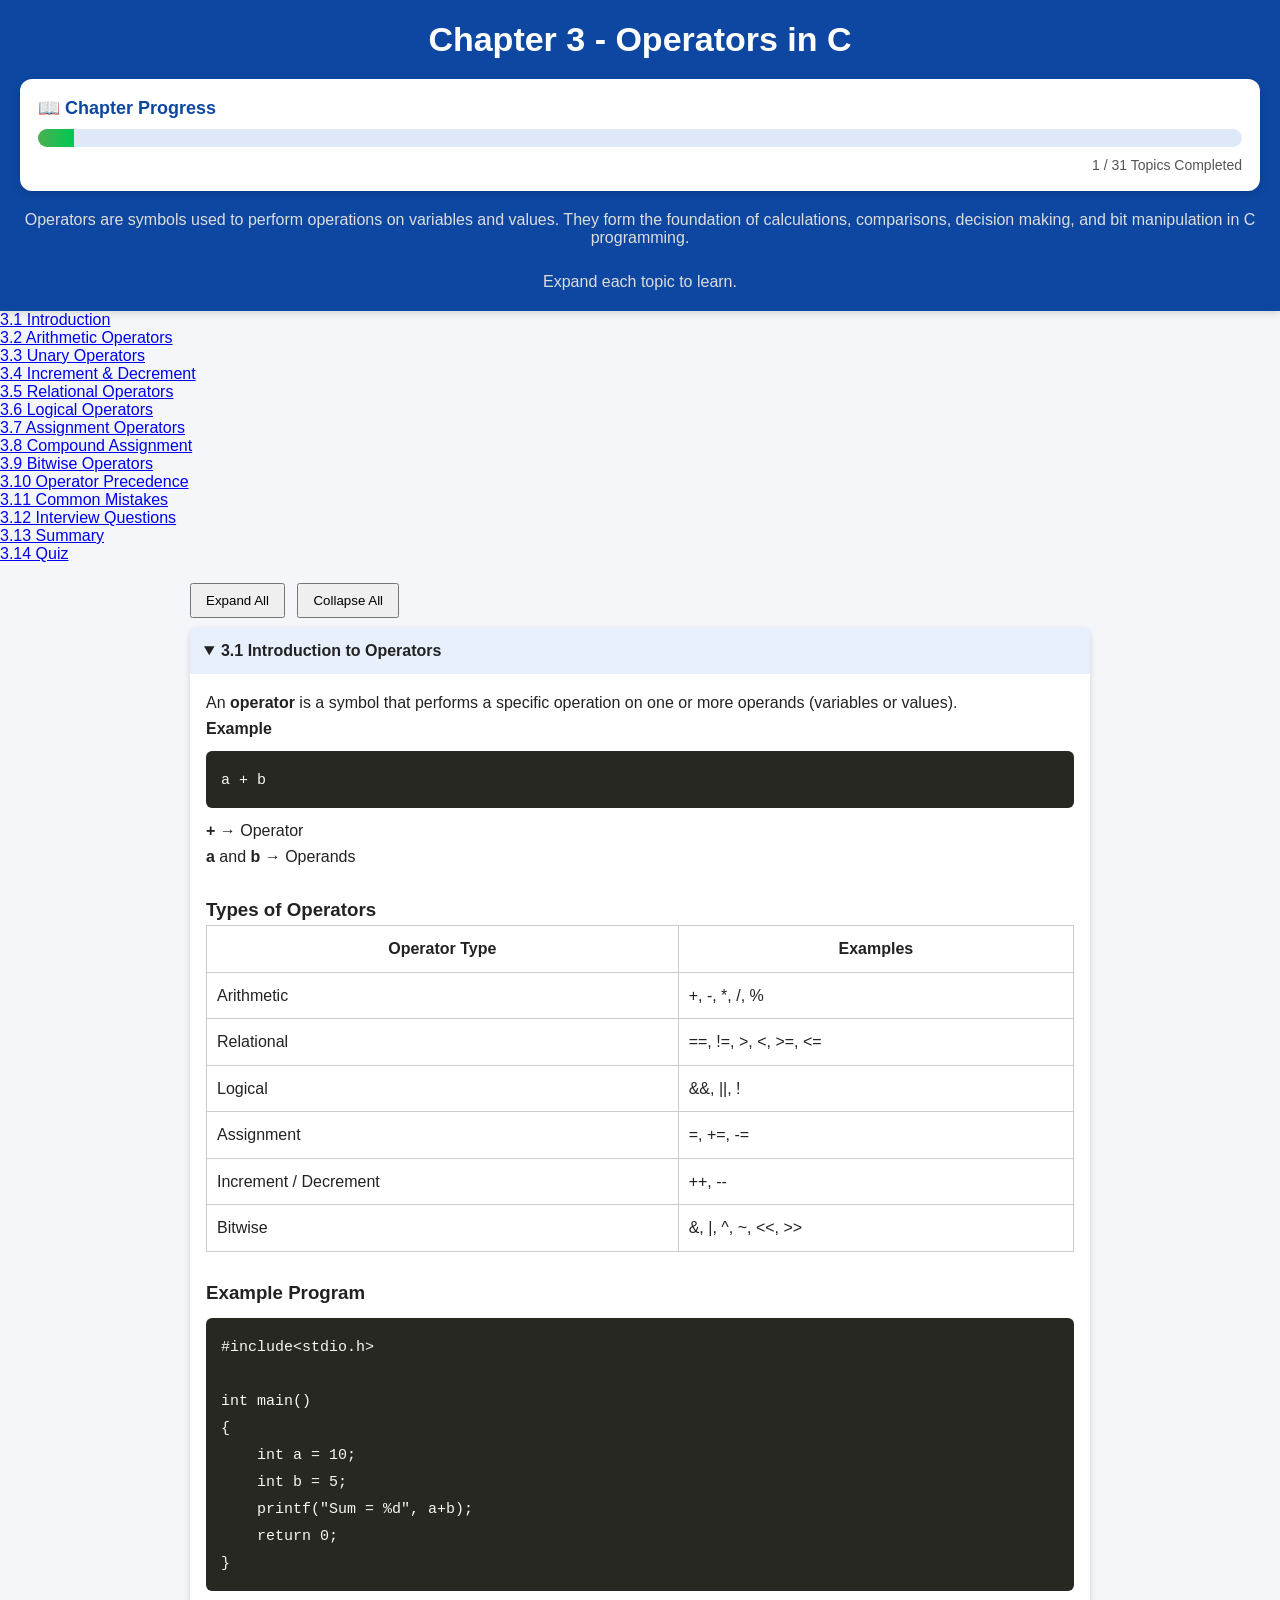
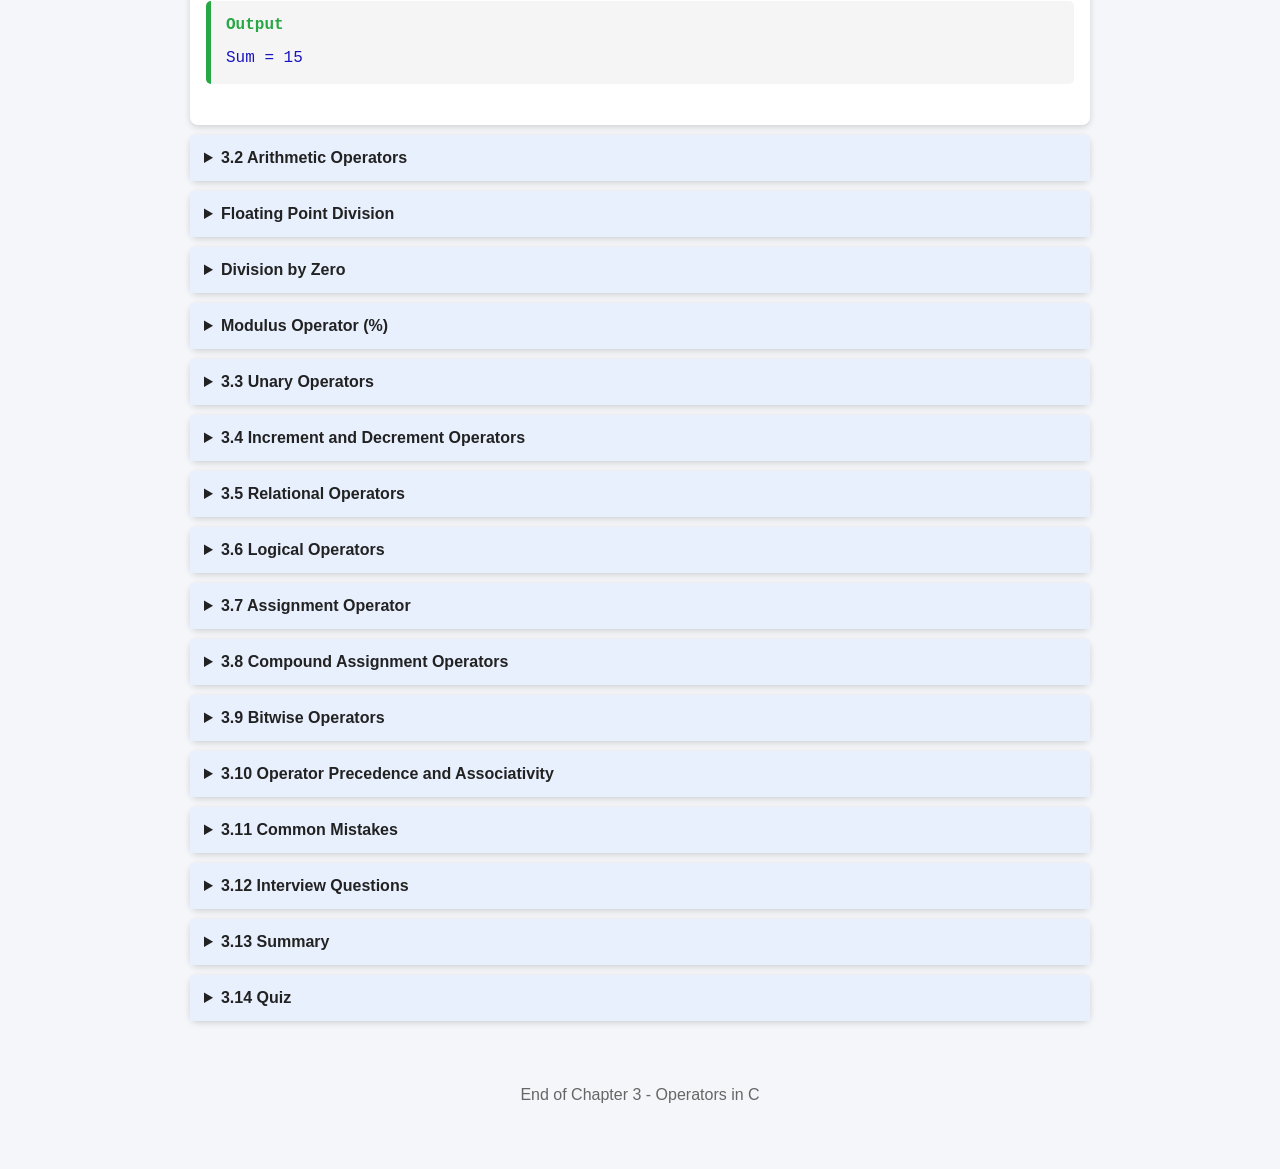
==== commit 8d5c6b96: "Add files via upload" ====
--- a/chapter3.html
+++ b/chapter3.html
@@ -114,7 +114,7 @@
 
 <h3>Example Program</h3>
 
-<pre><code class="language-c">#include&lt;stdio.h&gt;
+<pre><code>#include&lt;stdio.h&gt;
 
 int main()
 {
@@ -146,50 +146,55 @@
 
 <details><summary>Addition</summary><div class="content">
 
-<pre><code class="language-c">int a=10;
+<pre><code>int a=10;
 int b=5;
 printf("%d",a+b);
 </code></pre>
 
 <div class="output">
-15</div></details>
+15</div>
+</div></details>
 
 <details><summary>Subtraction</summary><div class="content">
 
-<pre><code class="language-c">printf("%d",a-b);
+<pre><code>printf("%d",a-b);
 </code></pre>
 
 <div class="output">
-5</div></details>
+5</div>
+</div></details>
 
 <details><summary>Multiplication</summary><div class="content">
 
-<pre><code class="language-c">printf("%d",a*b);
+<pre><code>printf("%d",a*b);
 </code></pre>
 
 <div class="output">
-50</div></details>
+50</div>
+</div></details>
 
 <details><summary>Division</summary><div class="content">
 
-<pre><code class="language-c">printf("%d",a/b);
+<pre><code>printf("%d",a/b);
 </code></pre>
 
 <div class="output">2</div>
+</div></details>
 
 <div class="important">
 <h4>Important</h4>
 <p>When both operands are integers, the fractional part is discarded.</p>
 </div>
 
-<pre><code class="language-c">printf("%d",7/2);
-</code></pre>
-
-<div class="output">3</div></details>
+<pre><code>printf("%d",7/2);
+</code></pre>
+
+<div class="output">3</div>
+</div></details>
 
 <details><summary>Floating Point Division</summary><div class="content">
 
-<pre><code class="language-c">float a=7;
+<pre><code>float a=7;
 float b=2;
 printf("%.2f",a/b);
 </code></pre>
@@ -237,7 +242,7 @@
 
 <p>Returns the remainder after division.</p>
 
-<pre><code class="language-c">printf("%d",10%3);</code></pre>
+<pre><code>printf("%d",10%3);</code></pre>
 
 <div class="output">1</div>
 
@@ -281,7 +286,7 @@
 
 <h3>Unary Minus Example</h3>
 
-<pre><code class="language-c">int a=5;
+<pre><code>int a=5;
 printf("%d",-a);
 </code></pre>
 
@@ -289,7 +294,7 @@
 
 <h3>sizeof Operator</h3>
 
-<pre><code class="language-c">int a;
+<pre><code>int a;
 printf("%d",sizeof(a));
 </code></pre>
 
@@ -316,7 +321,7 @@
 
 <h3>Pre Increment Example</h3>
 
-<pre><code class="language-c">int a = 5;
+<pre><code>int a = 5;
 printf("%d", ++a);</code></pre>
 
 <div class="output">6</div>
@@ -325,7 +330,7 @@
 
 <h3>Post Increment Example</h3>
 
-<pre><code class="language-c">int a = 5;
+<pre><code>int a = 5;
 printf("%d", a++);
 </code></pre>
 
@@ -533,7 +538,6 @@
 -------------
     0001</code></pre>
 
-<div class="output">1</div>
 <div class="output">1</div></div></details>
 
 <details><summary>Bitwise OR (|)</summary><div class="content">
@@ -601,7 +605,7 @@
 
 <details><summary>3.10 Operator Precedence and Associativity</summary><div class="content">
 
-<p>Operator precedence determines which operation is performed first./p>
+<p>Operator precedence determines which operation is performed first.</p>
 
 <h3>Example</h3>
 
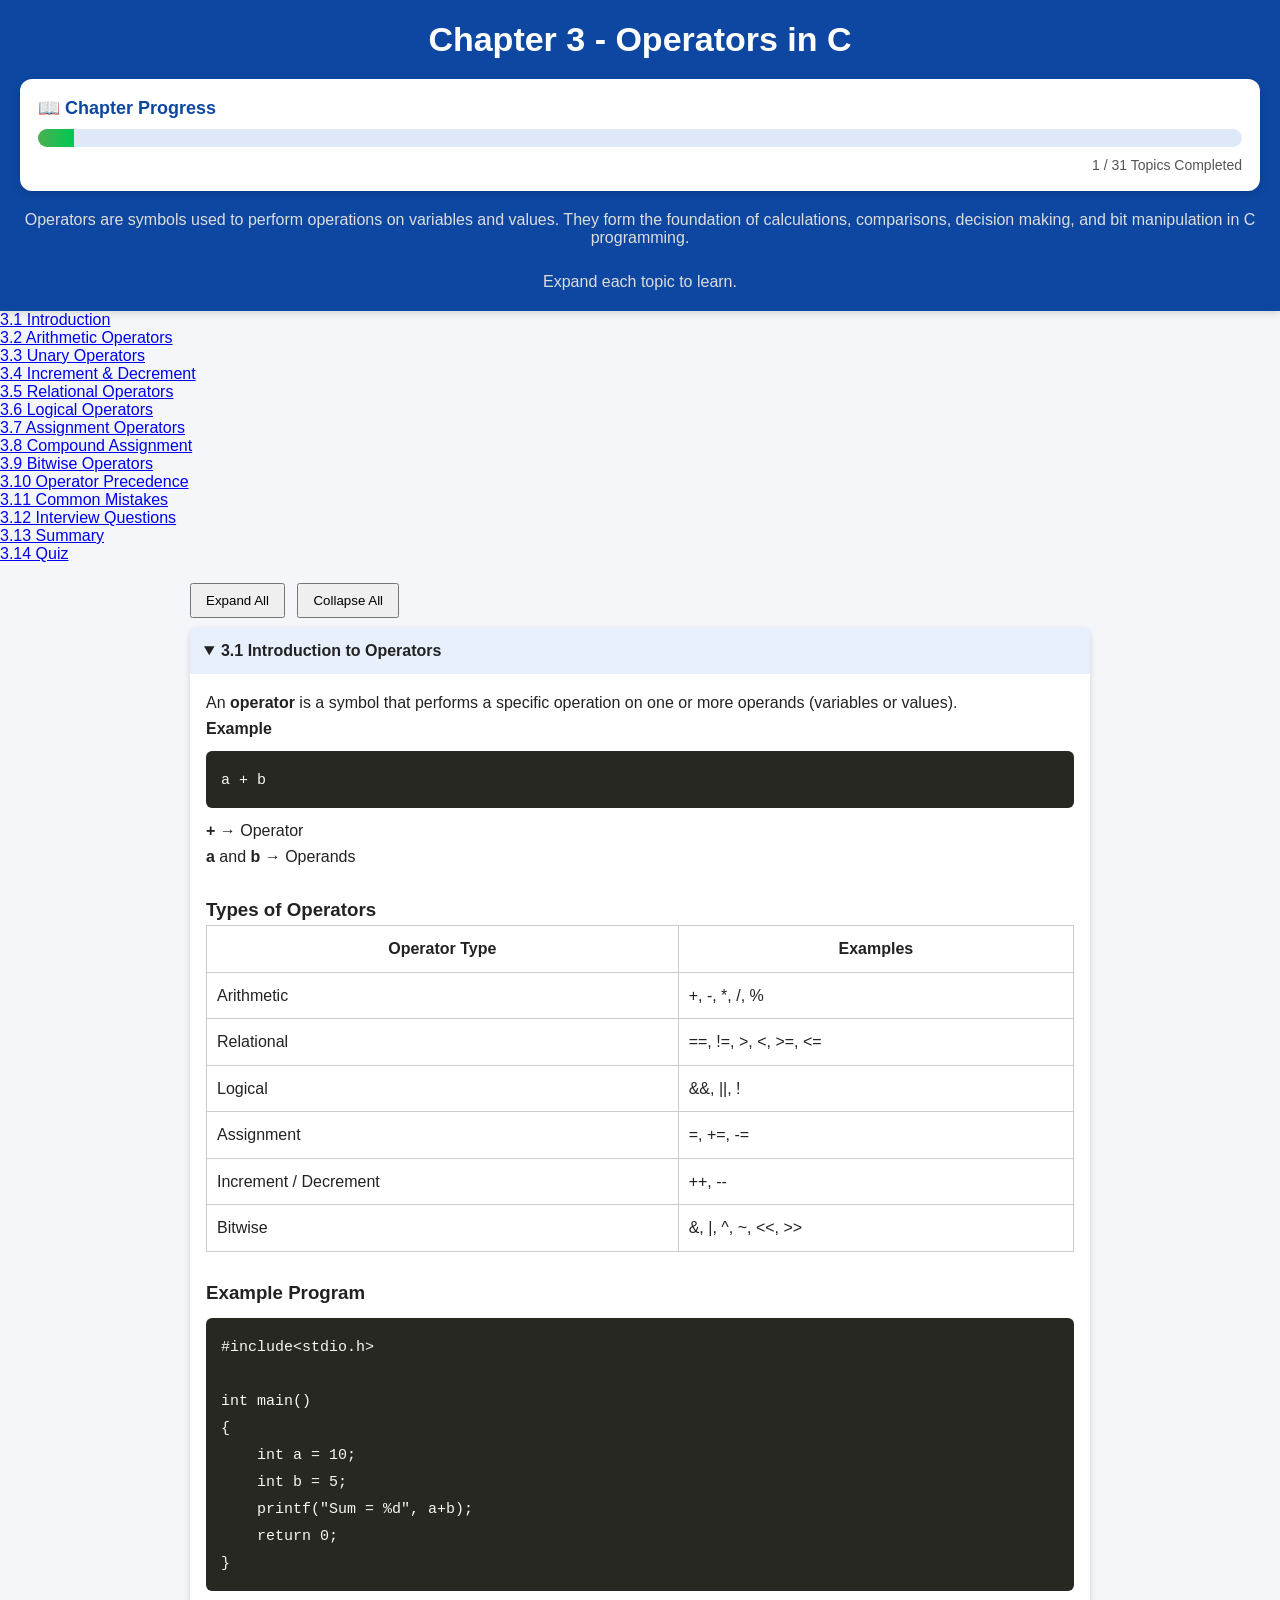
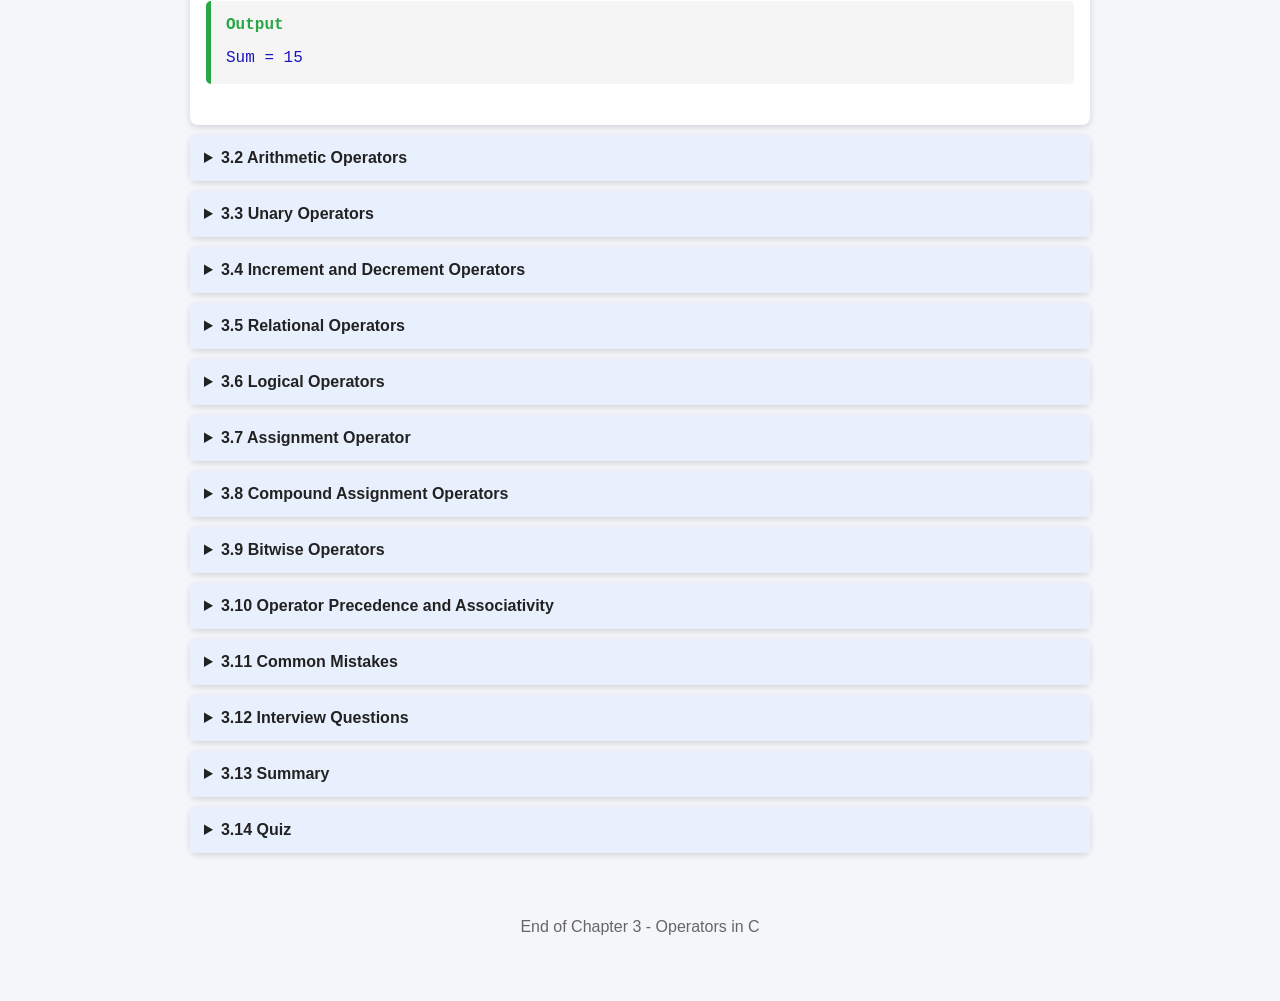
==== commit 5e2a34e6: "Add files via upload" ====
--- a/chapter3.html
+++ b/chapter3.html
@@ -179,7 +179,6 @@
 </code></pre>
 
 <div class="output">2</div>
-</div></details>
 
 <div class="important">
 <h4>Important</h4>
@@ -714,7 +713,6 @@
 
 <section id="summary" class="content-section">
 <details><summary>3.13 Summary</summary><div class="content">
-<h2>3.13 Summary</h2>
 
 <div class="summary">
 
@@ -740,80 +738,136 @@
 
 <details><summary>3.14 Quiz</summary><div class="content">
 
+<div class="quiz-question">
+
 <h3>Question 1</h3>
 
 <p>What is the output?</p>
 
-<pre><code>printf("%d",10%4);</code></pre>
-
-<ul>
-<li>A. 1</li>
-<li>B. 2</li>
-<li>C. 3</li>
-<li>D. 4</li>
-</ul>
-
-<div class="output">Answer : B</div>
+<pre><code>
+printf("%d",10%4);
+</code></pre>
+
+<label><input type="radio" name="q1" value="A"> A. 1</label><br>
+<label><input type="radio" name="q1" value="B"> B. 2</label><br>
+<label><input type="radio" name="q1" value="C"> C. 3</label><br>
+<label><input type="radio" name="q1" value="D"> D. 4</label><br><br>
+
+<button onclick="checkAnswer(
+'q1',
+'B',
+this,
+'10 % 4 returns 2 because the modulus operator returns the remainder after division.'
+)">
+Check Answer
+</button>
+
+<div class="answer-box"></div>
+
+</div>
+
+<div class="quiz-question">
 
 <h3>Question 2</h3>
 
 <p>Which operator checks equality?</p>
 
-<ul>
-<li>A. =</li>
-<li>B. ==</li>
-<li>C. !=</li>
-<li>D. >=</li>
-</ul>
-
-<div class="output">Answer : B</div>
+<label><input type="radio" name="q2" value="A"> A. =</label><br>
+<label><input type="radio" name="q2" value="B"> B. ==</label><br>
+<label><input type="radio" name="q2" value="C"> C. !=</label><br>
+<label><input type="radio" name="q2" value="D"> D. >=</label><br><br>
+
+<button onclick="checkAnswer(
+'q2',
+'B',
+this,
+'The == operator compares two values for equality. The = operator assigns a value.'
+)">
+Check Answer
+</button>
+
+<div class="answer-box"></div>
+
+</div>
+
+<div class="quiz-question">
 
 <h3>Question 3</h3>
 
 <p>What is the output?</p>
 
-<pre><code>int a = 5;
+<pre><code>
+int a = 5;
 printf("%d", ++a);
 </code></pre>
 
-<ul>
-<li>A. 5</li>
-<li>B. 6</li>
-<li>C. 4</li>
-<li>D. 7</li>
-</ul>
-
-<div class="output">
-Answer : B
-</div>
+<label><input type="radio" name="q3" value="A"> A. 5</label><br>
+<label><input type="radio" name="q3" value="B"> B. 6</label><br>
+<label><input type="radio" name="q3" value="C"> C. 4</label><br>
+<label><input type="radio" name="q3" value="D"> D. 7</label><br><br>
+
+<button onclick="checkAnswer(
+'q3',
+'B',
+this,
+'++a is a pre-increment operator. The value is incremented before it is printed.'
+)">
+Check Answer
+</button>
+
+<div class="answer-box"></div>
+
+</div>
+
+<div class="quiz-question">
 
 <h3>Question 4</h3>
 
 <p>Which operator performs Logical AND?</p>
 
-<ul>
-<li>A. &amp;</li>
-<li>B. &amp;&amp;</li>
-<li>C. ||</li>
-<li>D. !</li>
-</ul>
-
-<div class="output">Answer : B</div>
+<label><input type="radio" name="q4" value="A"> A. &amp;</label><br>
+<label><input type="radio" name="q4" value="B"> B. &amp;&amp;</label><br>
+<label><input type="radio" name="q4" value="C"> C. ||</label><br>
+<label><input type="radio" name="q4" value="D"> D. !</label><br><br>
+
+<button onclick="checkAnswer(
+'q4',
+'B',
+this,
+'&& is the logical AND operator. It returns true only when both conditions are true.'
+)">
+Check Answer
+</button>
+
+<div class="answer-box"></div>
+
+</div>
+
+<div class="quiz-question">
 
 <h3>Question 5</h3>
 
 <p>Which operator performs Bitwise OR?</p>
 
-<ul>
-<li>A. |</li>
-<li>B. ||</li>
-<li>C. &amp;</li>
-<li>D. ^</li>
-</ul>
-
-<div class="output">Answer : A</div>
-
-</div></details></section>
+<label><input type="radio" name="q5" value="A"> A. |</label><br>
+<label><input type="radio" name="q5" value="B"> B. ||</label><br>
+<label><input type="radio" name="q5" value="C"> C. &amp;</label><br>
+<label><input type="radio" name="q5" value="D"> D. ^</label><br><br>
+
+<button onclick="checkAnswer(
+'q5',
+'A',
+this,
+'The | operator performs a bitwise OR operation on each bit of the operands.'
+)">
+Check Answer
+</button>
+
+<div class="answer-box"></div>
+
+</div>
+
+</details></section>
 
 </main>
 
@@ -865,6 +919,64 @@
 
 updateProgress();
 
+function toggleAnswer(button){
+
+    const answer = button.nextElementSibling;
+
+    if(answer.style.display === "block"){
+
+        answer.style.display = "none";
+        button.innerHTML = "Show Answer";
+
+    }
+    else{
+
+        answer.style.display = "block";
+        button.innerHTML = "Hide Answer";
+
+    }
+}
+
+function checkAnswer(questionName, correctAnswer, button, explanation)
+{
+    const selected = document.querySelector(
+        'input[name="' + questionName + '"]:checked'
+    );
+
+    const result = button.nextElementSibling;
+
+    if(selected == null)
+    {
+        result.style.display = "block";
+        result.className = "answer-box wrong";
+        result.innerHTML = "⚠ Please select an answer.";
+        return;
+    }
+
+    if(selected.value === correctAnswer)
+    {
+        result.style.display = "block";
+        result.className = "answer-box correct";
+
+        result.innerHTML =
+        "✅ <strong>Correct!</strong><br><br>" +
+        "<strong>Explanation:</strong><br>" +
+        explanation;
+    }
+    else
+    {
+        result.style.display = "block";
+        result.className = "answer-box wrong";
+
+        result.innerHTML =
+        "❌ <strong>Incorrect!</strong><br><br>" +
+        "<strong>Correct Answer:</strong> " + correctAnswer + "<br><br>" +
+        "<strong>Explanation:</strong><br>" +
+        explanation;
+    }
+}
+
+
 </script>
 
 </body>
--- a/contentStyles.css
+++ b/contentStyles.css
@@ -45,6 +45,43 @@
     margin:2px 0;
     text-align:center;
 }
+
+.flow-split{
+    display:flex;
+    justify-content:space-evenly;
+    align-items:flex-start;
+    gap:40px;
+    width:100%;
+    margin-top:15px;
+}
+
+.flow-branch{
+    display:flex;
+    flex-direction:column;
+    align-items:center;
+}
+
+.box.success{
+    background:#2e7d32;
+}
+
+.box.danger{
+    background:#d32f2f;
+}
+
+.box.warning{
+    background:#ef6c00;
+}
+
+@media(max-width:768px){
+
+    .flow-split{
+        flex-direction:column;
+        align-items:center;
+    }
+
+}
+
 
 /* .file-chip{
     display:flex;
@@ -104,6 +141,13 @@
     line-height:1.8;
 }
 
+.desc ol{
+    margin-top:12px;
+    margin-left:28px;   /* Tab space */
+    padding-left:18px;
+    line-height:1.8;
+}
+
 .desc li{
     padding-left:8px;   /* Space between bullet and text */
     margin-bottom:8px;
@@ -251,4 +295,80 @@
 
 .tip strong {
     color: #0b5e20;
+}
+
+.answer-btn{
+    background:#1976d2;
+    color:#fff;
+    border:none;
+    padding:8px 16px;
+    margin-top:10px;
+    cursor:pointer;
+    border-radius:5px;
+    font-size:15px;
+}
+
+.answer-btn:hover{
+    background:#125aa3;
+}
+
+.answer{
+    display:none;
+    margin-top:10px;
+    padding:10px;
+    border-left:5px solid #28a745;
+    background:#eaf8ea;
+    border-radius:5px;
+    font-weight:bold;
+}
+
+.quiz-question{
+    margin:20px 0;
+    padding:20px;
+    border:1px solid #ddd;
+    border-radius:8px;
+    background:#fafafa;
+}
+
+.quiz-question label{
+    cursor:pointer;
+    display:block;
+    margin:6px 0;
+}
+
+.quiz-question input{
+    margin-right:8px;
+}
+
+.quiz-question button{
+    padding:8px 18px;
+    border:none;
+    border-radius:5px;
+    background:#1976d2;
+    color:white;
+    cursor:pointer;
+}
+
+.quiz-question button:hover{
+    background:#125aa3;
+}
+
+.answer-box{
+    display:none;
+    margin-top:15px;
+    padding:12px;
+    border-radius:5px;
+    font-weight:bold;
+}
+
+.correct{
+    background:#d4edda;
+    color:#155724;
+    border-left:5px solid green;
+}
+
+.wrong{
+    background:#f8d7da;
+    color:#721c24;
+    border-left:5px solid red;
 }
